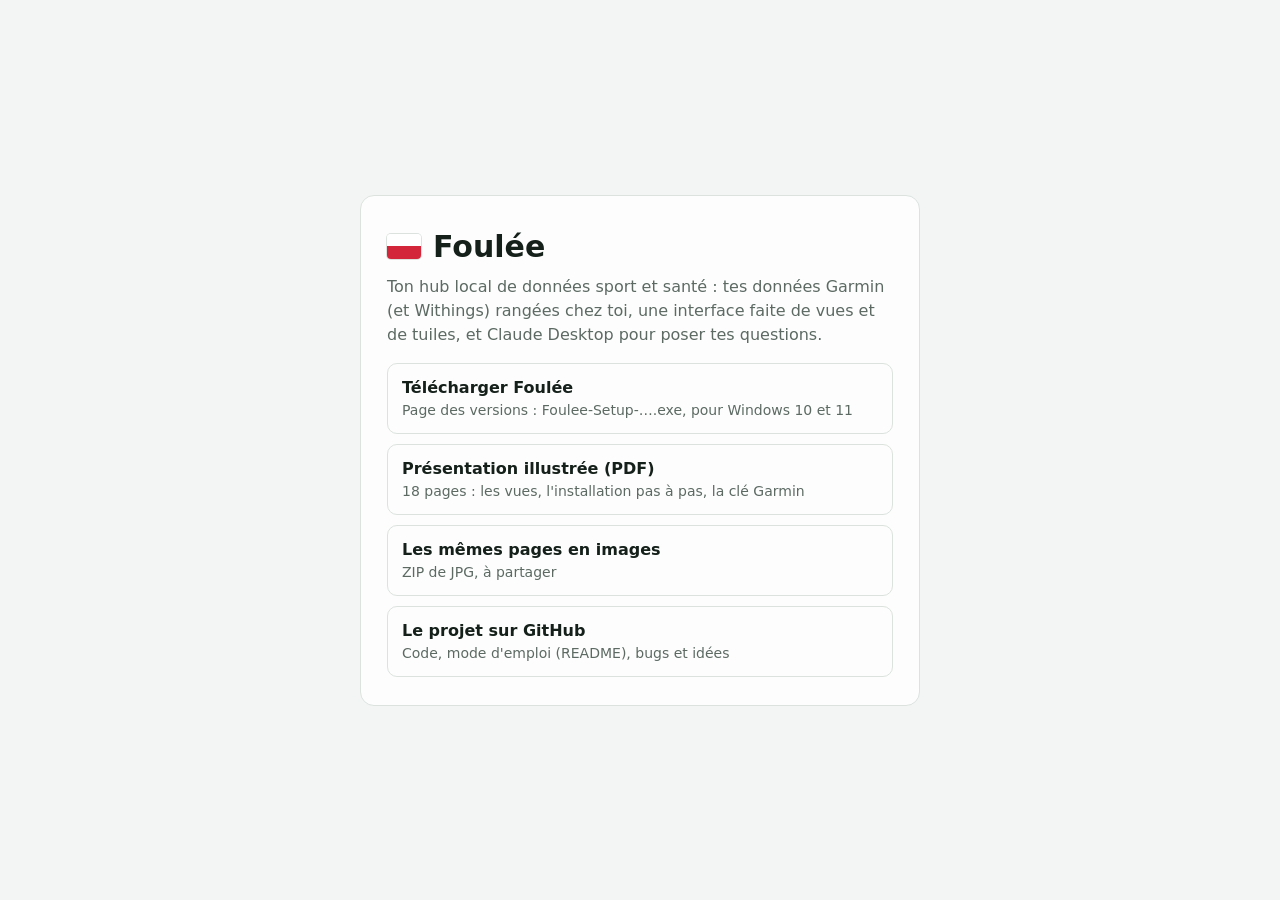
==== docs/index.html @ e906d253 "Page relais Withings et page d'accueil du site (GitHub Pages, dossier docs) - docs/withings/ : Withi" ====
<!doctype html>
<html lang="fr">
<head>
<meta charset="utf-8">
<meta name="viewport" content="width=device-width, initial-scale=1">
<title>Foulée</title>
<meta name="description" content="Foulée : ton hub local de données sport et santé (Garmin, Withings), avec Claude Desktop.">
<style>
  :root { color-scheme: light dark; --ink: #15201b; --muted: #5d6a64; --page: #f2f5f3; --card: #fcfdfc; --hair: #dce3df;
    --red: #d3263a; }
  @media (prefers-color-scheme: dark) {
    :root { --ink: #e8eeeb; --muted: #a7b3ad; --page: #101614; --card: #182020; --hair: #2a3532; --red: #ff6b7d; }
  }
  * { box-sizing: border-box; }
  body { margin: 0; min-height: 100vh; display: grid; place-items: center; padding: 24px 16px; background: var(--page);
    color: var(--ink); font: 16px/1.5 system-ui, -apple-system, "Segoe UI", Roboto, sans-serif; }
  main { width: 100%; max-width: 560px; background: var(--card); border: 1px solid var(--hair); border-radius: 14px;
    padding: 28px 26px; }
  .brand { display: flex; align-items: center; gap: 12px; font-weight: 700; font-size: 30px; margin-bottom: 6px; }
  .balise { display: inline-grid; grid-template-rows: 1fr 1fr; width: 34px; height: 25px; border-radius: 4px; overflow: hidden;
    box-shadow: 0 0 0 1px var(--hair); }
  .balise i:first-child { background: #fff; }
  .balise i:last-child { background: #d3263a; }
  p { margin: 0 0 16px; color: var(--muted); }
  ul { list-style: none; margin: 0; padding: 0; display: grid; gap: 10px; }
  a { display: block; padding: 12px 14px; border: 1px solid var(--hair); border-radius: 10px; color: var(--ink);
    text-decoration: none; font-weight: 600; }
  a span { display: block; font-weight: 400; font-size: 14px; color: var(--muted); }
  a:hover, a:focus-visible { border-color: var(--red); }
</style>
</head>
<body>
<main>
  <div class="brand"><span class="balise"><i></i><i></i></span>Foulée</div>
  <p>Ton hub local de données sport et santé : tes données Garmin (et Withings) rangées chez toi, une interface faite
    de vues et de tuiles, et Claude Desktop pour poser tes questions.</p>
  <ul>
    <li><a href="https://github.com/willyl02/foulee/releases">Télécharger Foulée<span>Page des versions : Foulee-Setup-….exe, pour Windows 10 et 11</span></a></li>
    <li><a href="presentation/Foulee-presentation-beta-testeurs.pdf">Présentation illustrée (PDF)<span>18 pages : les vues, l'installation pas à pas, la clé Garmin</span></a></li>
    <li><a href="presentation/Foulee-presentation-pages-jpg.zip">Les mêmes pages en images<span>ZIP de JPG, à partager</span></a></li>
    <li><a href="https://github.com/willyl02/foulee">Le projet sur GitHub<span>Code, mode d'emploi (README), bugs et idées</span></a></li>
  </ul>
</main>
</body>
</html>
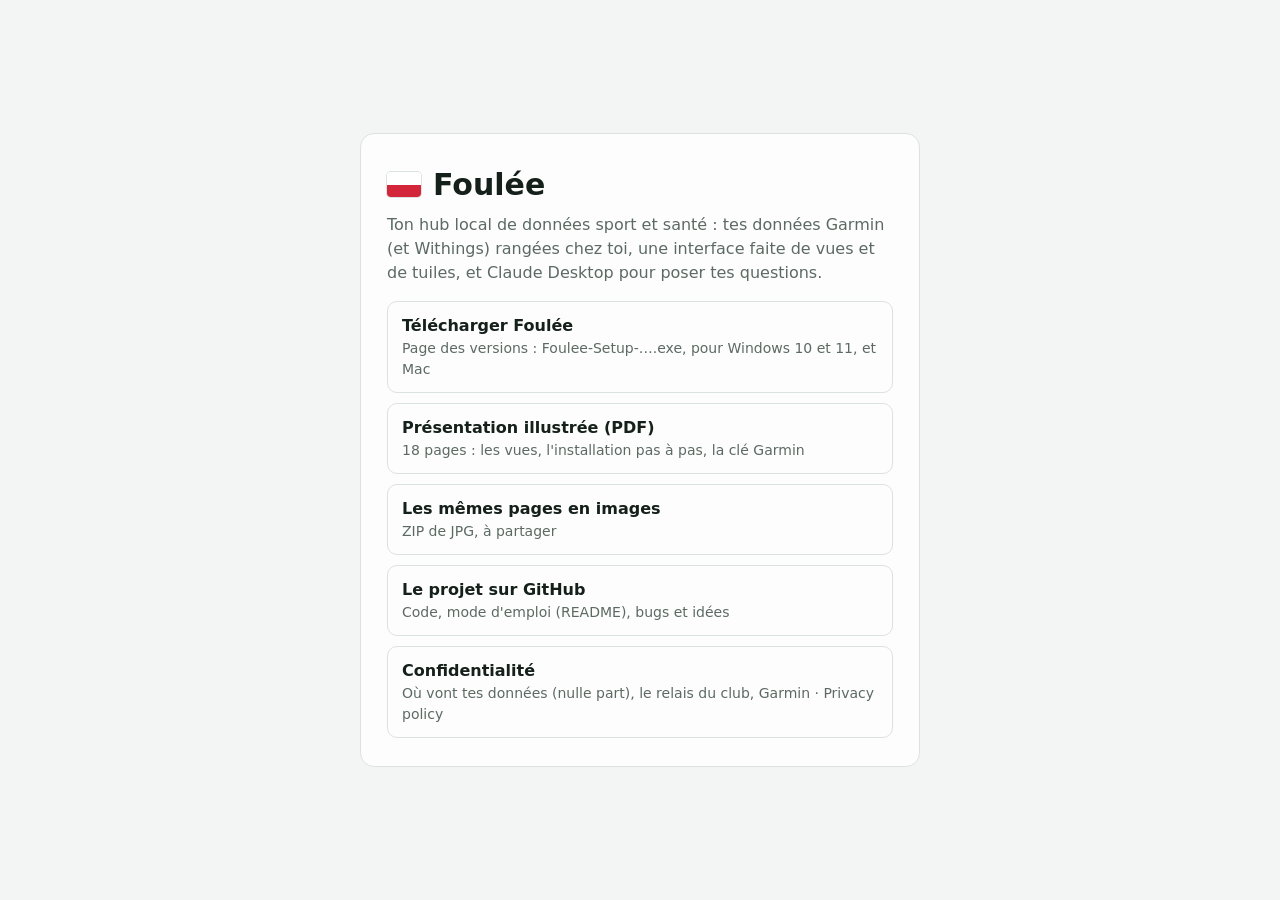
==== commit a3ae42bc: "Site : page de confidentialité (pour la demande d'accès à la Training API de Garmin) Co-Authored-By:" ====
--- a/docs/index.html
+++ b/docs/index.html
@@ -35,10 +35,11 @@
   <p>Ton hub local de données sport et santé : tes données Garmin (et Withings) rangées chez toi, une interface faite
     de vues et de tuiles, et Claude Desktop pour poser tes questions.</p>
   <ul>
-    <li><a href="https://github.com/willyl02/foulee/releases">Télécharger Foulée<span>Page des versions : Foulee-Setup-….exe, pour Windows 10 et 11</span></a></li>
+    <li><a href="https://github.com/willyl02/foulee/releases">Télécharger Foulée<span>Page des versions : Foulee-Setup-….exe, pour Windows 10 et 11, et Mac</span></a></li>
     <li><a href="presentation/Foulee-presentation-beta-testeurs.pdf">Présentation illustrée (PDF)<span>18 pages : les vues, l'installation pas à pas, la clé Garmin</span></a></li>
     <li><a href="presentation/Foulee-presentation-pages-jpg.zip">Les mêmes pages en images<span>ZIP de JPG, à partager</span></a></li>
     <li><a href="https://github.com/willyl02/foulee">Le projet sur GitHub<span>Code, mode d'emploi (README), bugs et idées</span></a></li>
+    <li><a href="confidentialite/">Confidentialité<span>Où vont tes données (nulle part), le relais du club, Garmin · Privacy policy</span></a></li>
   </ul>
 </main>
 </body>
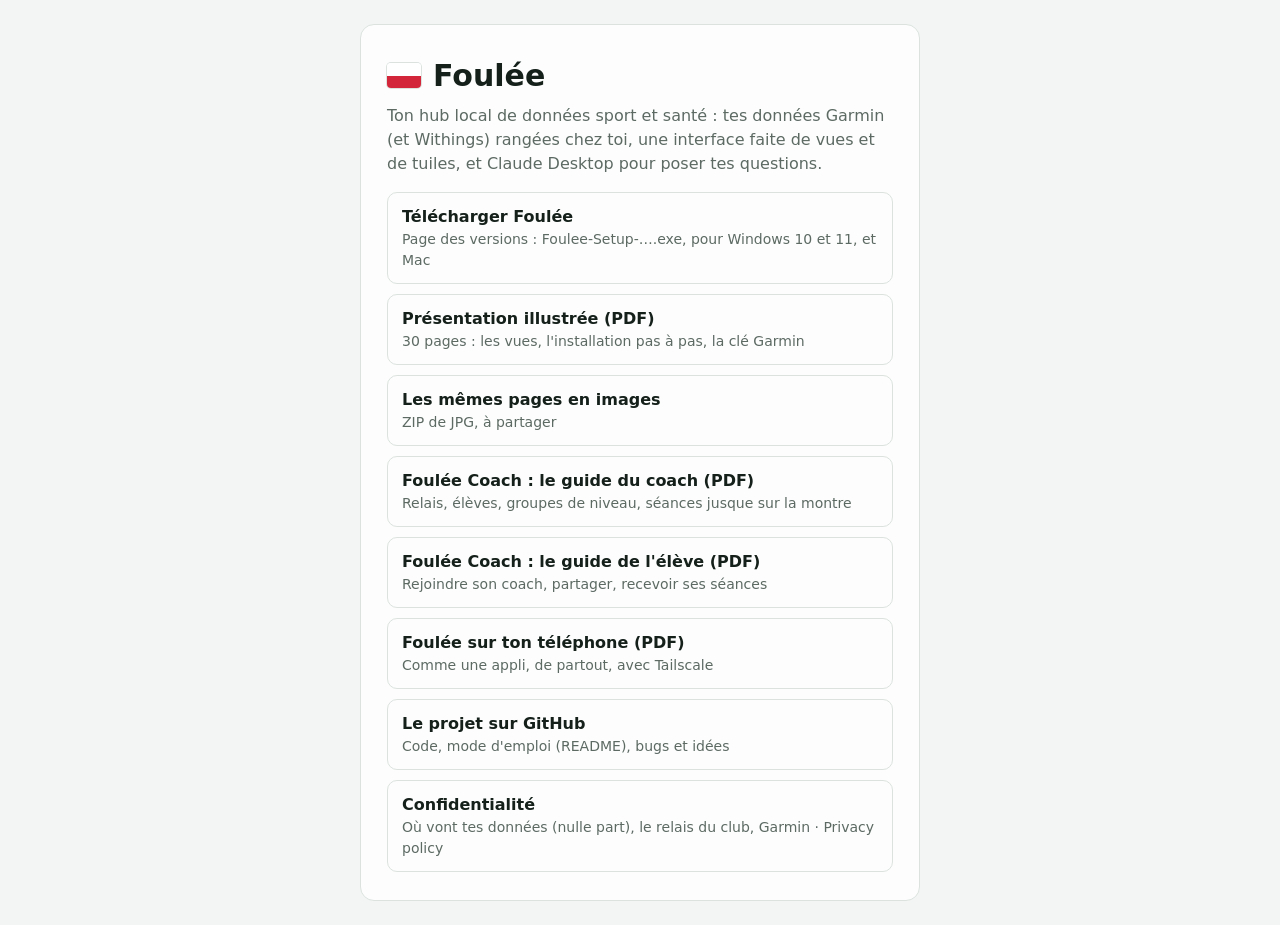
==== commit 4b2f4ca6: "Documentation 0.8.2b10 : les cinq PDF refaits, avec la version dans leur nom - Guides du coach (14 p" ====
--- a/docs/index.html
+++ b/docs/index.html
@@ -36,8 +36,11 @@
     de vues et de tuiles, et Claude Desktop pour poser tes questions.</p>
   <ul>
     <li><a href="https://github.com/willyl02/foulee/releases">Télécharger Foulée<span>Page des versions : Foulee-Setup-….exe, pour Windows 10 et 11, et Mac</span></a></li>
-    <li><a href="presentation/Foulee-presentation-beta-testeurs.pdf">Présentation illustrée (PDF)<span>18 pages : les vues, l'installation pas à pas, la clé Garmin</span></a></li>
-    <li><a href="presentation/Foulee-presentation-pages-jpg.zip">Les mêmes pages en images<span>ZIP de JPG, à partager</span></a></li>
+    <li><a href="presentation/Foulee-presentation-beta-testeurs-0.8.2b10.pdf">Présentation illustrée (PDF)<span>30 pages : les vues, l'installation pas à pas, la clé Garmin</span></a></li>
+    <li><a href="presentation/Foulee-presentation-pages-jpg-0.8.2b10.zip">Les mêmes pages en images<span>ZIP de JPG, à partager</span></a></li>
+    <li><a href="presentation/Foulee-Coach-guide-coach-0.8.2b10.pdf">Foulée Coach : le guide du coach (PDF)<span>Relais, élèves, groupes de niveau, séances jusque sur la montre</span></a></li>
+    <li><a href="presentation/Foulee-Coach-guide-eleve-0.8.2b10.pdf">Foulée Coach : le guide de l'élève (PDF)<span>Rejoindre son coach, partager, recevoir ses séances</span></a></li>
+    <li><a href="presentation/Foulee-sur-ton-telephone-0.8.2b10.pdf">Foulée sur ton téléphone (PDF)<span>Comme une appli, de partout, avec Tailscale</span></a></li>
     <li><a href="https://github.com/willyl02/foulee">Le projet sur GitHub<span>Code, mode d'emploi (README), bugs et idées</span></a></li>
     <li><a href="confidentialite/">Confidentialité<span>Où vont tes données (nulle part), le relais du club, Garmin · Privacy policy</span></a></li>
   </ul>
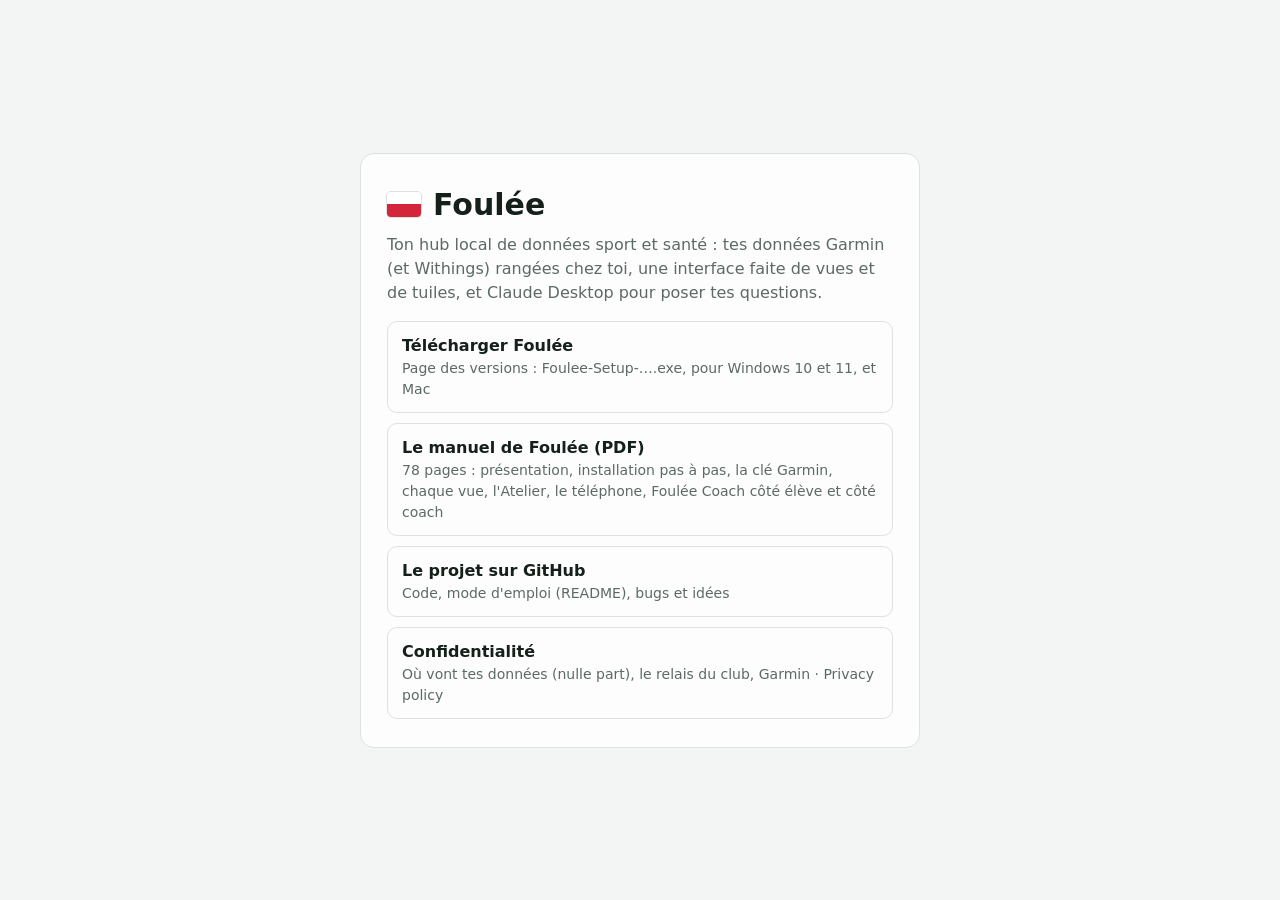
==== commit a0dfa263: "Un seul manuel pour Foulée et Foulée Coach Les cinq documents de la 0.8.2 (présentation, présentatio" ====
--- a/docs/index.html
+++ b/docs/index.html
@@ -36,11 +36,7 @@
     de vues et de tuiles, et Claude Desktop pour poser tes questions.</p>
   <ul>
     <li><a href="https://github.com/willyl02/foulee/releases">Télécharger Foulée<span>Page des versions : Foulee-Setup-….exe, pour Windows 10 et 11, et Mac</span></a></li>
-    <li><a href="presentation/Foulee-presentation-beta-testeurs-0.8.2b10.pdf">Présentation illustrée (PDF)<span>30 pages : les vues, l'installation pas à pas, la clé Garmin</span></a></li>
-    <li><a href="presentation/Foulee-presentation-pages-jpg-0.8.2b10.zip">Les mêmes pages en images<span>ZIP de JPG, à partager</span></a></li>
-    <li><a href="presentation/Foulee-Coach-guide-coach-0.8.2b10.pdf">Foulée Coach : le guide du coach (PDF)<span>Relais, élèves, groupes de niveau, séances jusque sur la montre</span></a></li>
-    <li><a href="presentation/Foulee-Coach-guide-eleve-0.8.2b10.pdf">Foulée Coach : le guide de l'élève (PDF)<span>Rejoindre son coach, partager, recevoir ses séances</span></a></li>
-    <li><a href="presentation/Foulee-sur-ton-telephone-0.8.2b10.pdf">Foulée sur ton téléphone (PDF)<span>Comme une appli, de partout, avec Tailscale</span></a></li>
+    <li><a href="presentation/Foulee-manuel.pdf">Le manuel de Foulée (PDF)<span>78 pages : présentation, installation pas à pas, la clé Garmin, chaque vue, l'Atelier, le téléphone, Foulée Coach côté élève et côté coach</span></a></li>
     <li><a href="https://github.com/willyl02/foulee">Le projet sur GitHub<span>Code, mode d'emploi (README), bugs et idées</span></a></li>
     <li><a href="confidentialite/">Confidentialité<span>Où vont tes données (nulle part), le relais du club, Garmin · Privacy policy</span></a></li>
   </ul>
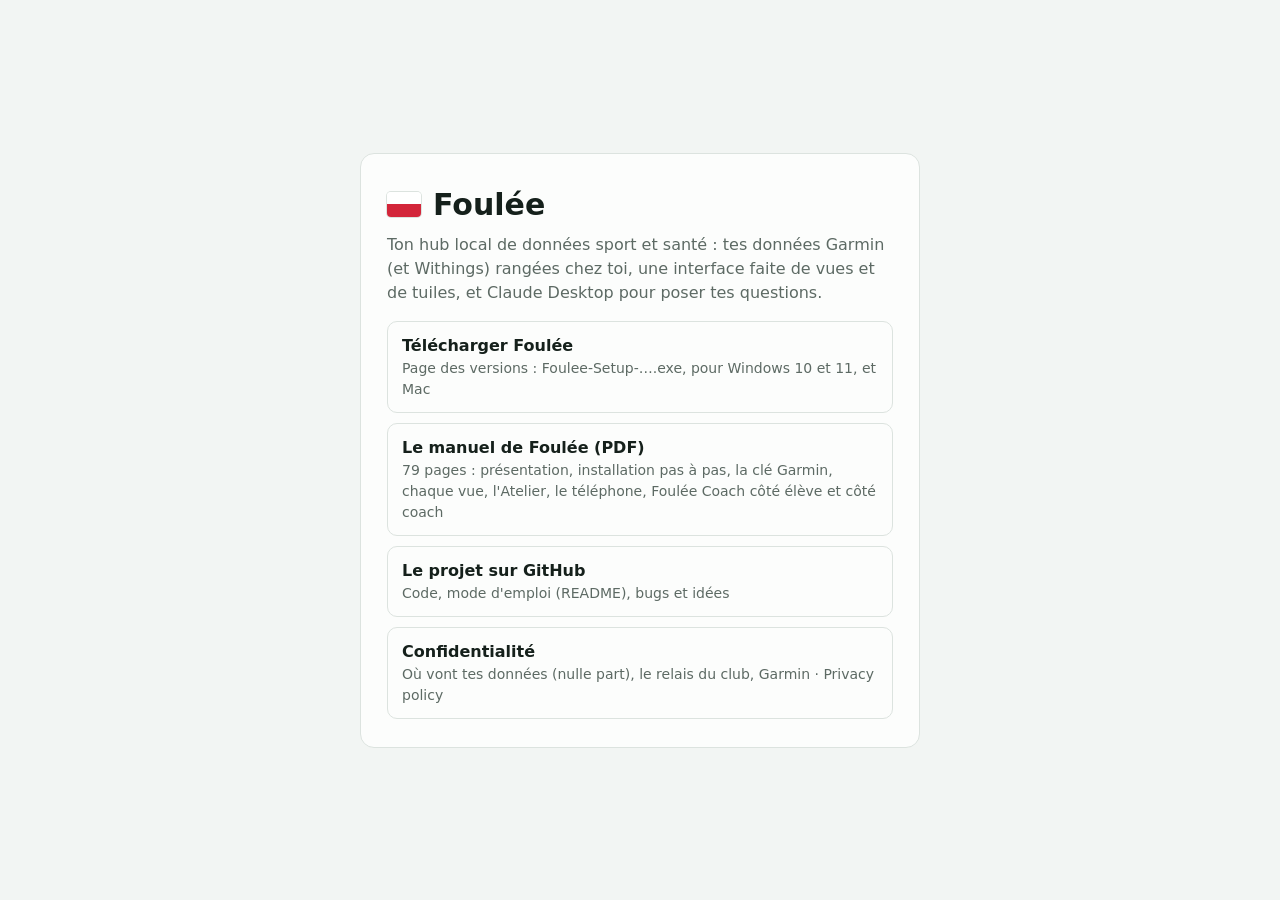
==== commit 22d2ad69: "Manuel : captures refaites sur la session de William Les vues de Foulée (Accueil, Aujourd'hui, Calen" ====
--- a/docs/index.html
+++ b/docs/index.html
@@ -36,7 +36,7 @@
     de vues et de tuiles, et Claude Desktop pour poser tes questions.</p>
   <ul>
     <li><a href="https://github.com/willyl02/foulee/releases">Télécharger Foulée<span>Page des versions : Foulee-Setup-….exe, pour Windows 10 et 11, et Mac</span></a></li>
-    <li><a href="presentation/Foulee-manuel.pdf">Le manuel de Foulée (PDF)<span>78 pages : présentation, installation pas à pas, la clé Garmin, chaque vue, l'Atelier, le téléphone, Foulée Coach côté élève et côté coach</span></a></li>
+    <li><a href="presentation/Foulee-manuel.pdf">Le manuel de Foulée (PDF)<span>79 pages : présentation, installation pas à pas, la clé Garmin, chaque vue, l'Atelier, le téléphone, Foulée Coach côté élève et côté coach</span></a></li>
     <li><a href="https://github.com/willyl02/foulee">Le projet sur GitHub<span>Code, mode d'emploi (README), bugs et idées</span></a></li>
     <li><a href="confidentialite/">Confidentialité<span>Où vont tes données (nulle part), le relais du club, Garmin · Privacy policy</span></a></li>
   </ul>
